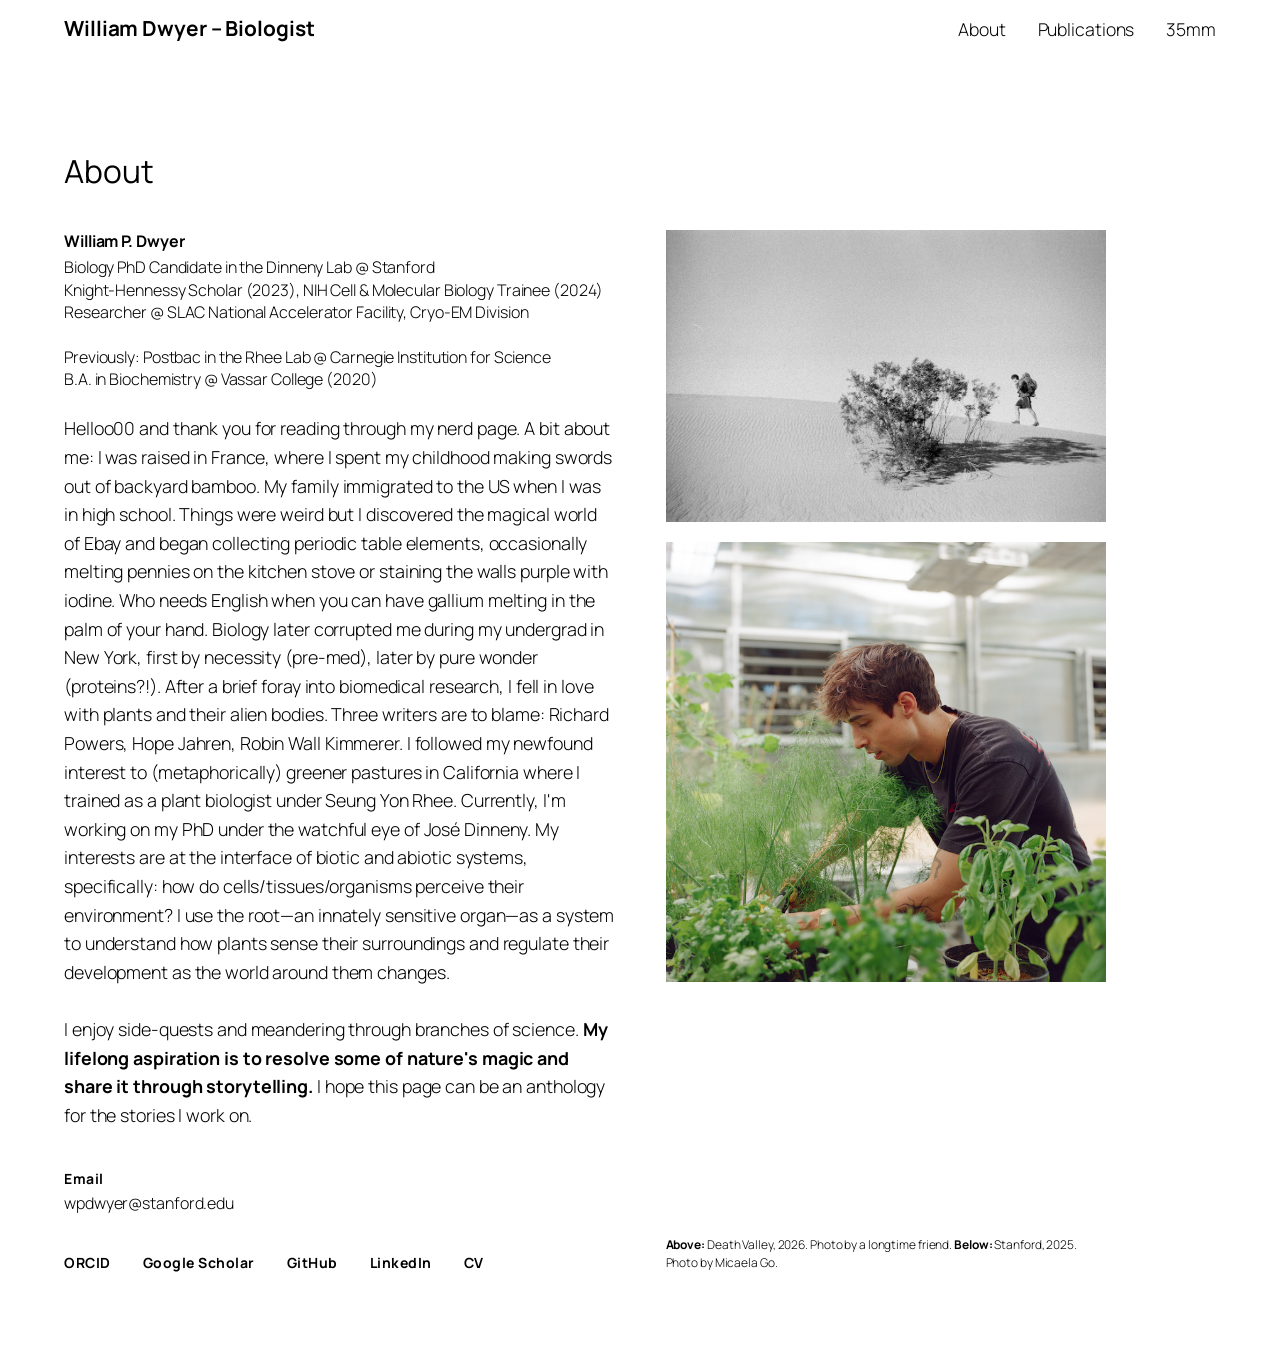
==== about/index.html @ 22ca6438 "Update index.html" ====
<!DOCTYPE html>
<html lang="en">
<head>
  <meta charset="UTF-8" />
  <meta name="viewport" content="width=device-width, initial-scale=1.0" />
  <title>About – William Dwyer</title>
  <link rel="preconnect" href="https://fonts.googleapis.com" />
  <link rel="preconnect" href="https://fonts.gstatic.com" crossorigin />
  <link href="https://fonts.googleapis.com/css2?family=Manrope:wght@200..800&family=Fira+Code:wght@300..700&display=swap" rel="stylesheet" />

  <style>
    :root {
      --bg:         #ffffff;
      --ink:        #000000;
      --border:     #e0e0e0;
      --font-serif: 'Manrope', sans-serif;
      --font-mono:  'Fira Code', monospace;
    }

    *, *::before, *::after { box-sizing: border-box; margin: 0; padding: 0; }
    html { scroll-behavior: smooth; }

    body {
      background: var(--bg);
      color: var(--ink);
      font-family: var(--font-serif);
      font-size: 18px;
      font-weight: 300;
      line-height: 1.4;
      letter-spacing: -0.1px;
      min-height: 100vh;
      overflow-x: hidden;
    }

    a { color: inherit; text-decoration: none; }

    strong { font-weight: 700; }

    /* ─── Header ────────────────────────────────────────────── */
    header {
      position: sticky;
      top: 0;
      z-index: 100;
      background: var(--bg);
      padding: 0 clamp(1.5rem, 5vw, 4rem);
      display: flex;
      align-items: center;
      justify-content: space-between;
      height: 58px;
    }

    .site-title {
      font-family: var(--font-serif);
      font-size: 1.3rem;
      font-weight: 700;
      letter-spacing: -0.1px;
      color: var(--ink);
      position: relative;
    }

    .site-title::after {
      content: '';
      position: absolute;
      left: 0; bottom: -2px;
      width: 0; height: 1px;
      background: var(--ink);
      transition: width 0.25s ease;
    }

    .site-title:hover::after { width: 100%; }

    nav { display: flex; gap: 2rem; }

    nav a {
      font-family: var(--font-serif);
      font-size: 1.1rem;
      font-weight: 300;
      letter-spacing: -0.1px;
      color: var(--ink);
      position: relative;
    }

    nav a::after {
      content: '';
      position: absolute;
      left: 0; bottom: -2px;
      width: 0; height: 1px;
      background: var(--ink);
      transition: width 0.25s ease;
    }

    nav a:hover::after { width: 100%; }

    /* ─── Page content ──────────────────────────────────────── */
    .page {
      padding: clamp(3rem, 8vw, 6rem) clamp(1.5rem, 5vw, 4rem);
    }

    .page-layout {
      display: grid;
      grid-template-columns: 1fr 1fr;
      gap: clamp(2rem, 4vw, 4rem);
      align-items: start;
      min-width: 0;
    }

    .page-layout > * { min-width: 0; }

    /* ─── Photo column ───────────────────────────────────────── */
    .page-photo {
      max-width: 80%;
      align-self: stretch;
      display: flex;
      flex-direction: column;
    }

    .page-photo img {
      width: 100%;
      display: block;
    }

    .page-photo img + img {
      margin-top: 1.25rem;
    }

    .photo-caption {
      font-size: 0.75rem;
      font-weight: 300;
      line-height: 1.5;
      margin-top: auto;
      padding-top: 0.6rem;
    }

/* Large page title */
    .page-title {
      font-size: clamp(1.75rem, 1.75rem + ((1vw - 0.2rem) * 0.392), 2rem);
      font-weight: 400;
      line-height: 1.125;
      letter-spacing: -0.1px;
      margin-bottom: 2.5rem;
    }

    /* Name + role subheading */
    .subheading {
      font-size: 1rem;
      font-weight: 700;
      letter-spacing: -0.1px;
      margin-bottom: 0.25rem;
    }

    .role {
      font-size: 1rem;
      font-weight: 300;
      margin-bottom: 1.5rem;
    }

    /* Bio paragraph */
    .bio {
      font-size: clamp(1rem, 1rem + ((1vw - 0.2rem) * 0.196), 1.125rem);
      font-weight: 300;
      line-height: 1.6;
      margin-bottom: 2.5rem;
    }

    /* Labeled contact fields */
    .fields {
      display: flex;
      flex-direction: column;
      gap: 1.2rem;
    }

    .field-label {
      font-size: 0.875rem;
      font-weight: 700;
      letter-spacing: 0.5px;
      margin-bottom: 0.2rem;
    }

    .field-value {
      font-size: 1rem;
      font-weight: 300;
    }

    .field-value a {
      text-decoration: underline;
      text-underline-offset: 3px;
    }

    .field-value a:hover {
      text-decoration: none;
    }

    .field-links {
      display: flex;
      flex-wrap: wrap;
      gap: 0.75rem 2rem;
      margin-top: 1.2rem;
    }

    .field-links a {
      font-size: 0.875rem;
      font-weight: 700;
      letter-spacing: 0.5px;
      text-underline-offset: 3px;
    }

    .field-links a:hover {
      text-decoration: underline;
    }

    /* ─── Footer ─────────────────────────────────────────────── */
    footer {
      border-top: 1px solid var(--border);
      padding: 1.4rem clamp(1.5rem, 5vw, 4rem);
      display: flex;
      align-items: center;
      justify-content: space-between;
      flex-wrap: wrap;
      gap: 0.75rem;
      margin-top: 4rem;
    }

    footer p {
      font-family: var(--font-mono);
      font-size: 0.65rem;
      font-weight: 300;
      letter-spacing: 0.06em;
      text-transform: uppercase;
    }

    .footer-links { display: flex; gap: 1.5rem; }

    .footer-links a {
      font-family: var(--font-mono);
      font-size: 0.65rem;
      font-weight: 300;
      letter-spacing: 0.08em;
      text-transform: uppercase;
    }

    .footer-links a:hover {
      text-decoration: underline;
      text-underline-offset: 3px;
    }

    /* ─── Burger button ──────────────────────────────────────── */
    .burger {
      display: none;
      flex-direction: column;
      gap: 5px;
      background: none;
      border: none;
      cursor: pointer;
      padding: 4px;
    }

    .burger span {
      display: block;
      width: 22px;
      height: 1px;
      background: var(--ink);
      transition: transform 0.25s ease, opacity 0.25s ease;
    }

    .burger.open span:nth-child(1) { transform: translateY(6px) rotate(45deg); }
    .burger.open span:nth-child(2) { opacity: 0; }
    .burger.open span:nth-child(3) { transform: translateY(-6px) rotate(-45deg); }

    /* ─── Responsive ─────────────────────────────────────────── */
    @media (max-width: 640px) {
      .burger { display: flex; }

      .page-layout {
        grid-template-columns: 1fr;
      }

      .page-photo {
        max-width: 320px;
      }

      nav {
        display: none;
        position: absolute;
        top: 58px;
        left: 0;
        right: 0;
        flex-direction: column;
        gap: 1.25rem;
        background: var(--bg);
        padding: 1.25rem clamp(1.5rem, 5vw, 4rem) 1.5rem;
        border-bottom: 1px solid var(--border);
      }

      nav.open { display: flex; }
    }
  </style>
</head>
<body>

  <!-- ── Header ──────────────────────────────────────────────── -->
  <header>
    <a class="site-title" href="/">William Dwyer – Biologist</a>
    <button class="burger" aria-label="Toggle navigation">
      <span></span><span></span><span></span>
    </button>
    <nav>
      <a href="/about/">About</a>
      <a href="/publications/">Publications</a>
      <a href="#">35mm</a>
    </nav>
  </header>

  <!-- ── Content ─────────────────────────────────────────────── -->
  <main class="page">
    <h1 class="page-title">About</h1>

    <div class="page-layout">

      <!-- Left: text -->
      <div class="page-text">
        <p class="subheading">William P. Dwyer</p>
        <p class="role">
           Biology PhD Candidate in the Dinneny Lab @ Stanford <br>
           Knight-Hennessy Scholar (2023), NIH Cell & Molecular Biology Trainee (2024) <br>
           Researcher @ SLAC National Accelerator Facility, Cryo-EM Division <br> <br>
           Previously: Postbac in the Rhee Lab @ Carnegie Institution for Science <br>
           B.A. in Biochemistry @ Vassar College (2020)
        </p>

        <p class="bio">
          Helloo00 and thank you for reading through my nerd page. A bit about me: I was raised in France, where I spent my childhood making swords out of backyard bamboo. 
          My family immigrated to the US when I was in high school. Things were weird but I discovered the magical world of Ebay and began collecting periodic table elements, 
          occasionally melting pennies on the kitchen stove or staining the walls purple with iodine. Who needs English when you can have gallium melting in the palm of your hand. 
          Biology later corrupted me during my undergrad in New York, first by necessity (pre-med), later by pure wonder (proteins?!).
          After a brief foray into biomedical research, I fell in love with plants and their alien bodies. Three writers are to blame: Richard Powers, 
          Hope Jahren, Robin Wall Kimmerer. I followed my newfound interest to (metaphorically) greener pastures in California where I trained
          as a plant biologist under Seung Yon Rhee. Currently, I'm working on my PhD under the watchful eye of José Dinneny. 
          My interests are at the interface of biotic and abiotic systems,
          specifically: how do cells/tissues/organisms perceive their environment? I use the root—an innately sensitive organ—as a system to understand
          how plants sense their surroundings and regulate their development as the world around them changes.
          <br> <br>
          I enjoy side-quests and meandering through branches of science.<strong> My lifelong aspiration is to resolve some of nature's magic and share it
          through storytelling.</strong> I hope this page can be an anthology for the stories I work on.
        </p>

        <div class="fields">

          <div>
            <p class="field-label">Email</p>
            <p class="field-value">wpdwyer@stanford.edu</p>
          </div>

          <div class="field-links">
            <a href="https://orcid.org/0000-0003-3532-8754" target="_blank">ORCID</a>
            <a href="https://scholar.google.com/citations?user=A17ZNBkAAAAJ&hl=en" target="_blank">Google Scholar</a>
            <a href="https://github.com/phytowill" target="_blank">GitHub</a>
            <a href="https://www.linkedin.com/in/phytowill/" target="_blank">LinkedIn</a>
            <a href="https://github.com/phytowill/phytowill.github.io/blob/master/Dwyer_resume.pdf" target="_blank">CV</a>
          </div>

        </div>
      </div>

      <!-- Right: photos -->
      <div class="page-photo">
        <img src="/images/self01.jpg" alt="William Dwyer" />
        <img src="/images/self02.jpg" alt="William Dwyer" />
        <p class="photo-caption"><strong>Above:</strong> Death Valley, 2026. Photo by a longtime friend. <strong>Below:</strong> Stanford, 2025. Photo by Micaela Go.</p>
      </div>

    </div>
  </main>


  <script>
    const burger = document.querySelector('.burger');
    const nav = document.querySelector('nav');
    burger.addEventListener('click', () => {
      burger.classList.toggle('open');
      nav.classList.toggle('open');
    });
    nav.querySelectorAll('a').forEach(link => {
      link.addEventListener('click', () => {
        burger.classList.remove('open');
        nav.classList.remove('open');
      });
    });
  </script>
</body>
</html>
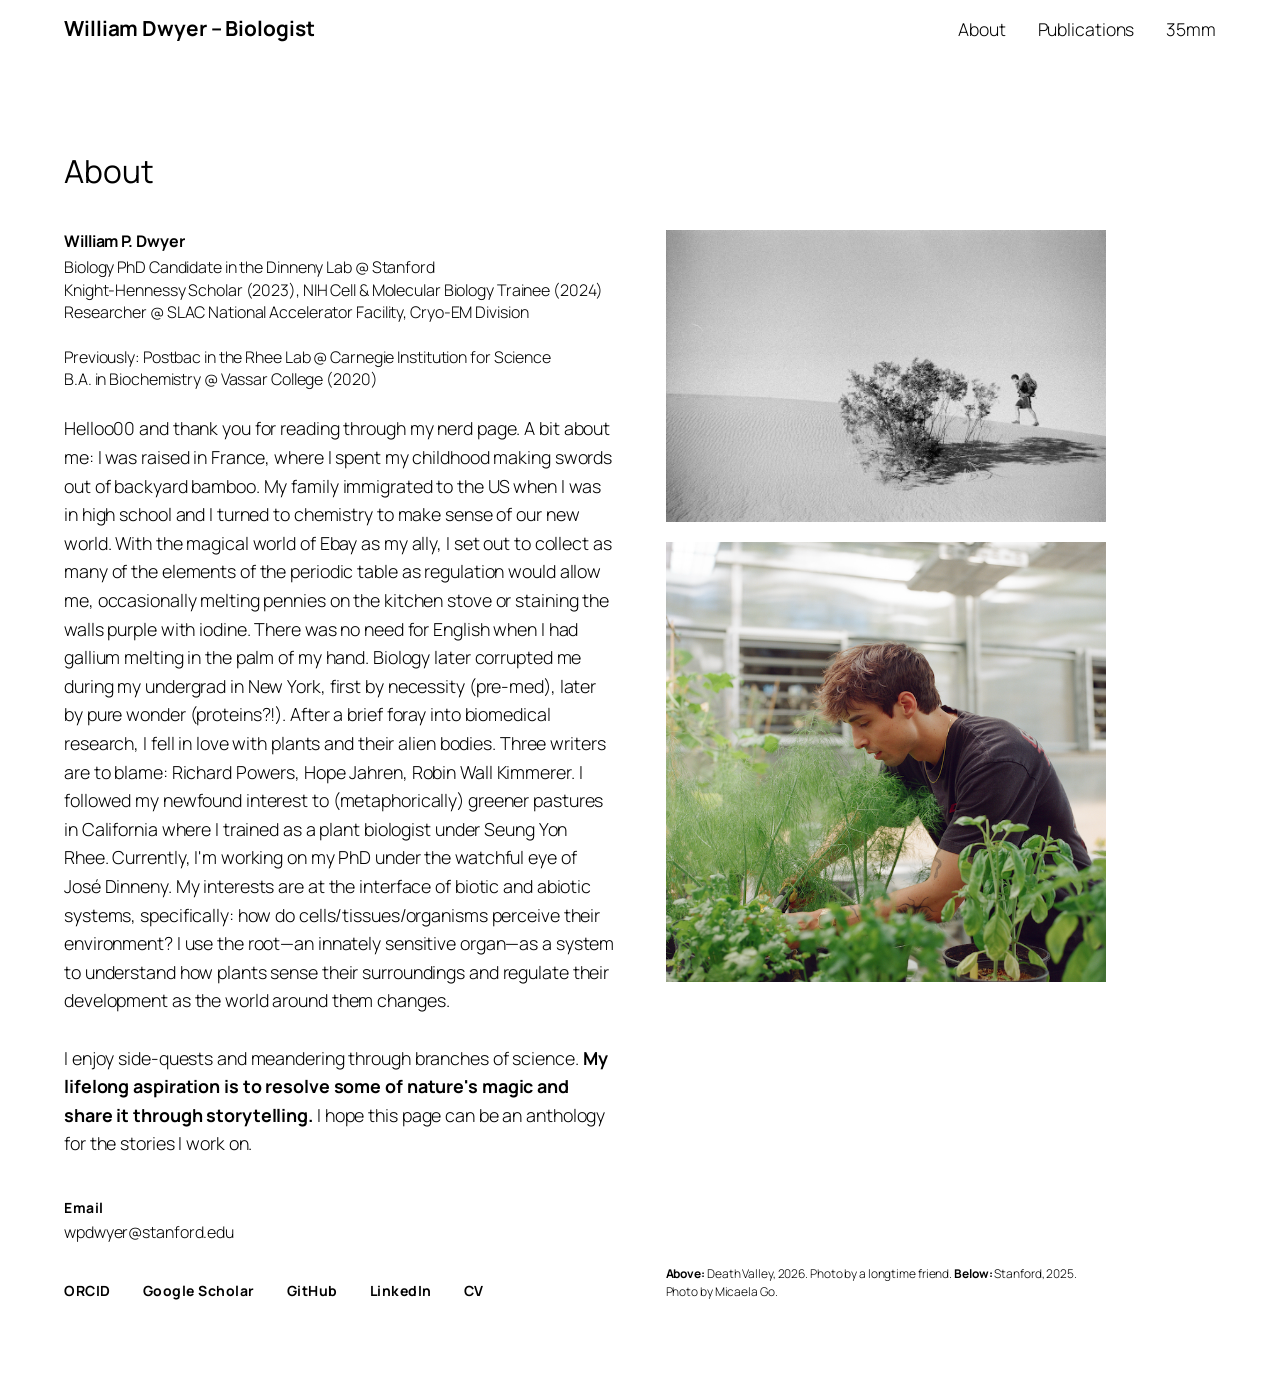
==== commit 6c4afc87: "Update index.html" ====
--- a/about/index.html
+++ b/about/index.html
@@ -329,8 +329,9 @@
 
         <p class="bio">
           Helloo00 and thank you for reading through my nerd page. A bit about me: I was raised in France, where I spent my childhood making swords out of backyard bamboo. 
-          My family immigrated to the US when I was in high school. Things were weird but I discovered the magical world of Ebay and began collecting periodic table elements, 
-          occasionally melting pennies on the kitchen stove or staining the walls purple with iodine. Who needs English when you can have gallium melting in the palm of your hand. 
+          My family immigrated to the US when I was in high school and I turned to chemistry to make sense of our new world. With the magical world of Ebay as my ally, I set out to collect as many of the elements of
+          the periodic table as regulation would allow me, occasionally melting pennies on the kitchen stove or staining the walls purple with iodine. 
+          There was no need for English when I had gallium melting in the palm of my hand. 
           Biology later corrupted me during my undergrad in New York, first by necessity (pre-med), later by pure wonder (proteins?!).
           After a brief foray into biomedical research, I fell in love with plants and their alien bodies. Three writers are to blame: Richard Powers, 
           Hope Jahren, Robin Wall Kimmerer. I followed my newfound interest to (metaphorically) greener pastures in California where I trained
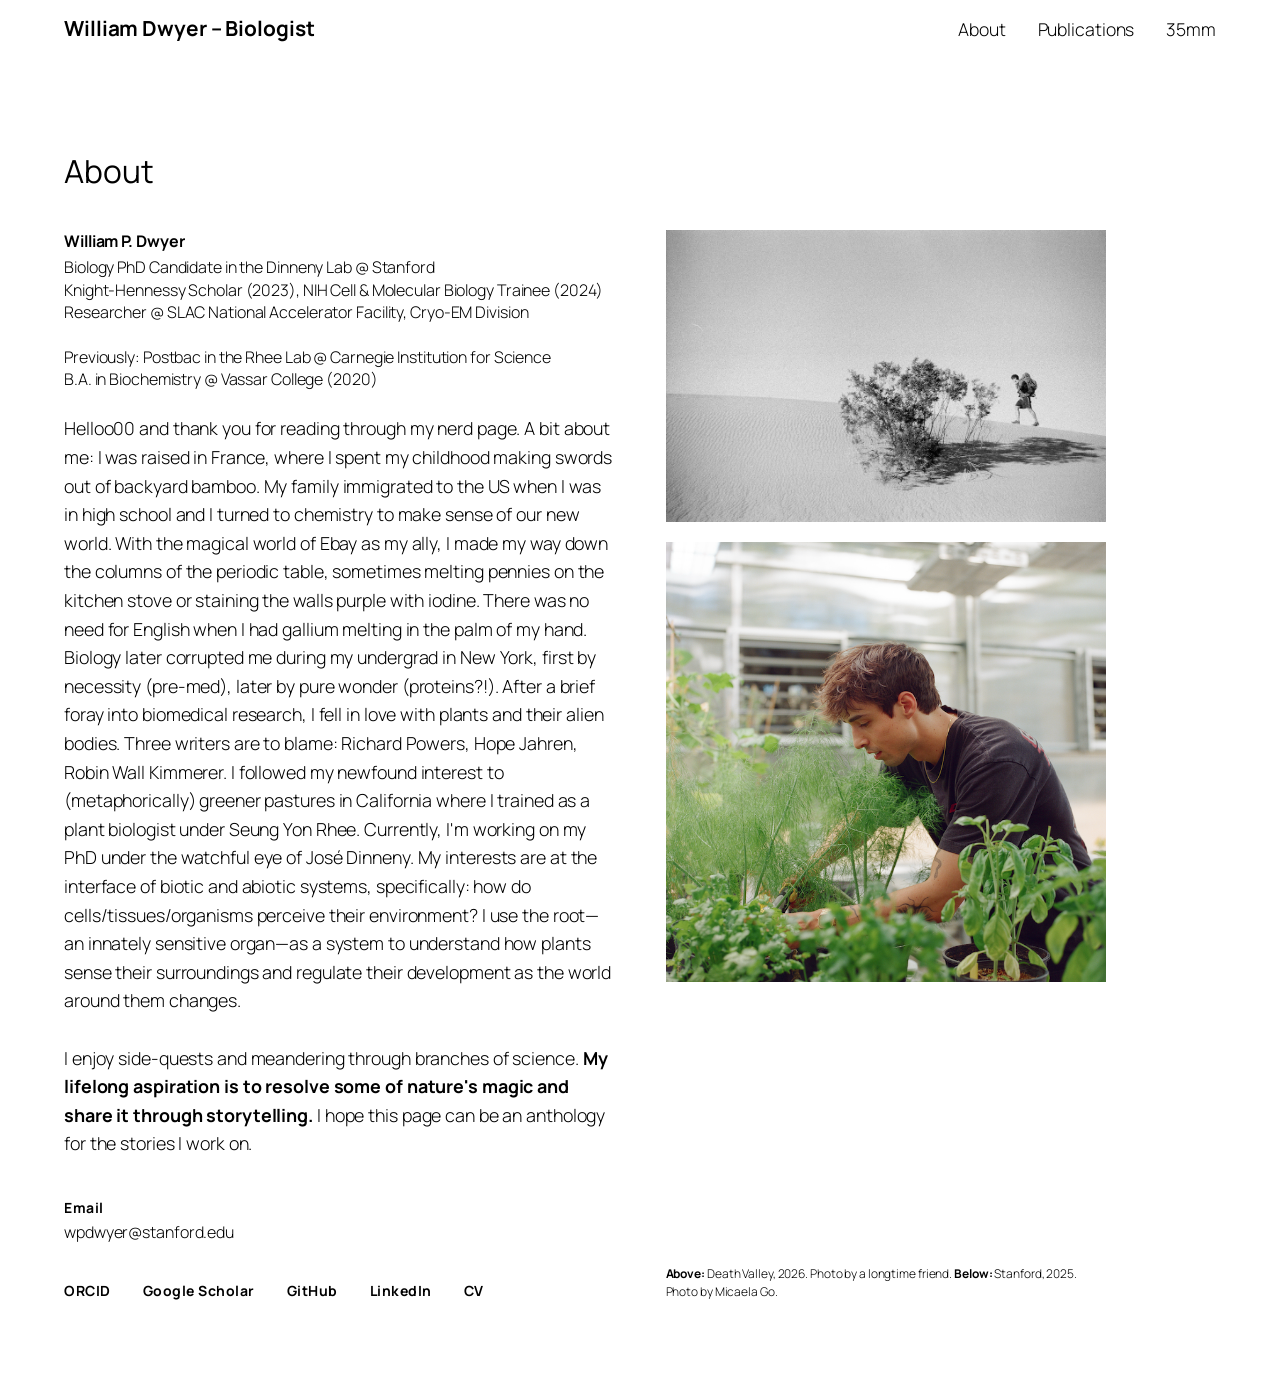
==== commit 9f19da65: "Update index.html" ====
--- a/about/index.html
+++ b/about/index.html
@@ -329,8 +329,8 @@
 
         <p class="bio">
           Helloo00 and thank you for reading through my nerd page. A bit about me: I was raised in France, where I spent my childhood making swords out of backyard bamboo. 
-          My family immigrated to the US when I was in high school and I turned to chemistry to make sense of our new world. With the magical world of Ebay as my ally, I set out to collect as many of the elements of
-          the periodic table as regulation would allow me, occasionally melting pennies on the kitchen stove or staining the walls purple with iodine. 
+          My family immigrated to the US when I was in high school and I turned to chemistry to make sense of our new world. With the magical world of Ebay as my ally, 
+          I made my way down the columns of the periodic table, sometimes melting pennies on the kitchen stove or staining the walls purple with iodine. 
           There was no need for English when I had gallium melting in the palm of my hand. 
           Biology later corrupted me during my undergrad in New York, first by necessity (pre-med), later by pure wonder (proteins?!).
           After a brief foray into biomedical research, I fell in love with plants and their alien bodies. Three writers are to blame: Richard Powers, 
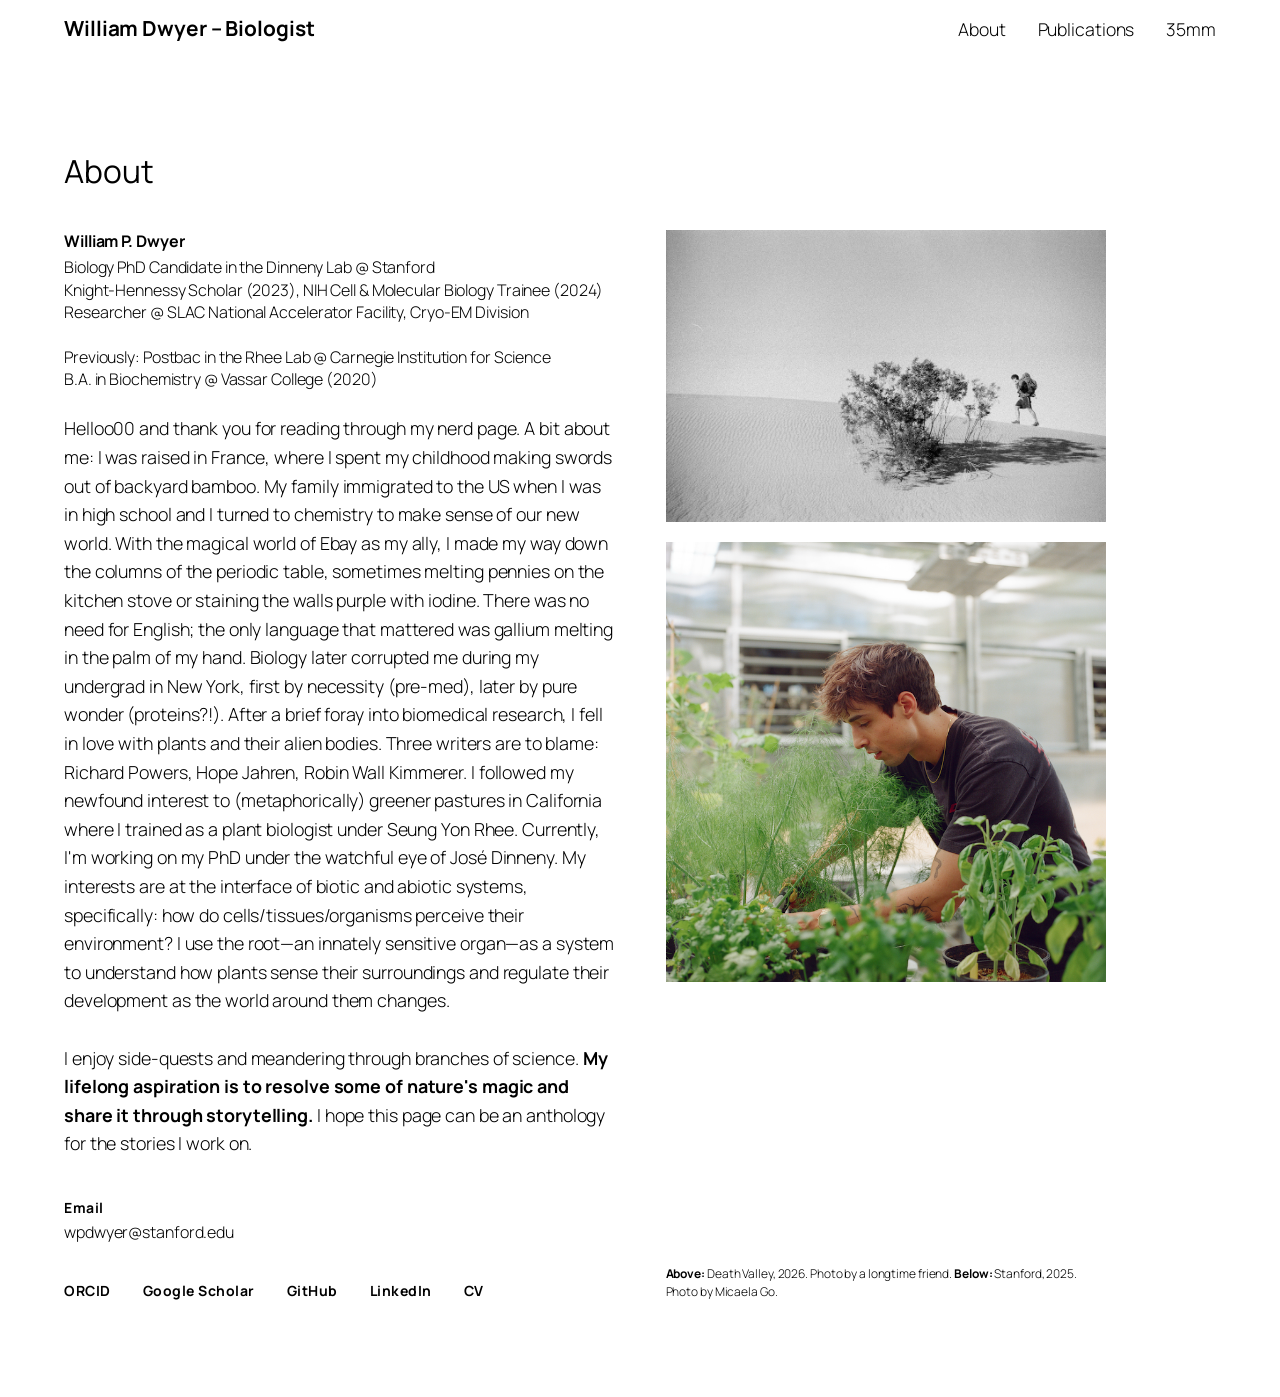
==== commit 9b9da51a: "Update index.html" ====
--- a/about/index.html
+++ b/about/index.html
@@ -331,7 +331,7 @@
           Helloo00 and thank you for reading through my nerd page. A bit about me: I was raised in France, where I spent my childhood making swords out of backyard bamboo. 
           My family immigrated to the US when I was in high school and I turned to chemistry to make sense of our new world. With the magical world of Ebay as my ally, 
           I made my way down the columns of the periodic table, sometimes melting pennies on the kitchen stove or staining the walls purple with iodine. 
-          There was no need for English when I had gallium melting in the palm of my hand. 
+          There was no need for English; the only language that mattered was gallium melting in the palm of my hand. 
           Biology later corrupted me during my undergrad in New York, first by necessity (pre-med), later by pure wonder (proteins?!).
           After a brief foray into biomedical research, I fell in love with plants and their alien bodies. Three writers are to blame: Richard Powers, 
           Hope Jahren, Robin Wall Kimmerer. I followed my newfound interest to (metaphorically) greener pastures in California where I trained
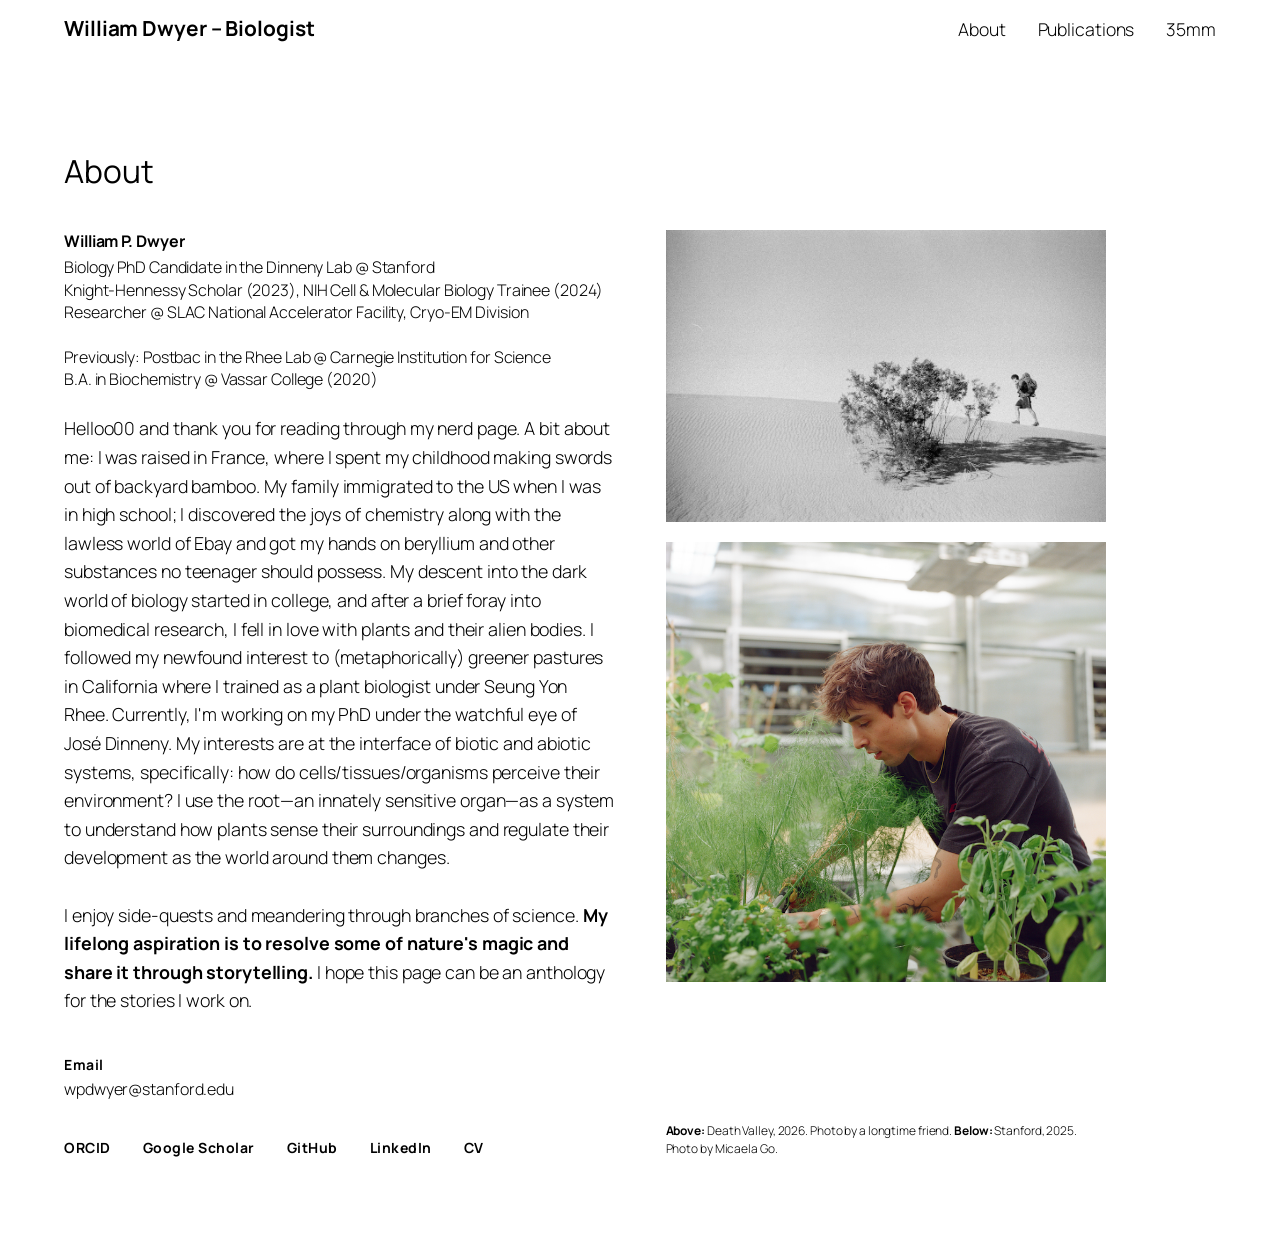
==== commit 5990660a: "Revise biography in index.html Updated personal biography to reflect changes in experiences and inte" ====
--- a/about/index.html
+++ b/about/index.html
@@ -1,6 +1,14 @@
 <!DOCTYPE html>
 <html lang="en">
 <head>
+  <!-- Google tag (gtag.js) -->
+  <script async src="https://www.googletagmanager.com/gtag/js?id=G-FZQ90F5T72"></script>
+  <script>
+    window.dataLayer = window.dataLayer || [];
+    function gtag(){dataLayer.push(arguments);}
+    gtag('js', new Date());
+    gtag('config', 'G-FZQ90F5T72');
+  </script>
   <meta charset="UTF-8" />
   <meta name="viewport" content="width=device-width, initial-scale=1.0" />
   <title>About – William Dwyer</title>
@@ -329,12 +337,10 @@
 
         <p class="bio">
           Helloo00 and thank you for reading through my nerd page. A bit about me: I was raised in France, where I spent my childhood making swords out of backyard bamboo. 
-          My family immigrated to the US when I was in high school and I turned to chemistry to make sense of our new world. With the magical world of Ebay as my ally, 
-          I made my way down the columns of the periodic table, sometimes melting pennies on the kitchen stove or staining the walls purple with iodine. 
-          There was no need for English; the only language that mattered was gallium melting in the palm of my hand. 
-          Biology later corrupted me during my undergrad in New York, first by necessity (pre-med), later by pure wonder (proteins?!).
-          After a brief foray into biomedical research, I fell in love with plants and their alien bodies. Three writers are to blame: Richard Powers, 
-          Hope Jahren, Robin Wall Kimmerer. I followed my newfound interest to (metaphorically) greener pastures in California where I trained
+          My family immigrated to the US when I was in high school; I discovered the joys of chemistry along with the lawless world of Ebay and got my hands on beryllium
+          and other substances no teenager should possess.
+          My descent into the dark world of biology started in college, and after a brief foray into biomedical research, I fell in love with plants and their alien bodies. 
+          I followed my newfound interest to (metaphorically) greener pastures in California where I trained
           as a plant biologist under Seung Yon Rhee. Currently, I'm working on my PhD under the watchful eye of José Dinneny. 
           My interests are at the interface of biotic and abiotic systems,
           specifically: how do cells/tissues/organisms perceive their environment? I use the root—an innately sensitive organ—as a system to understand
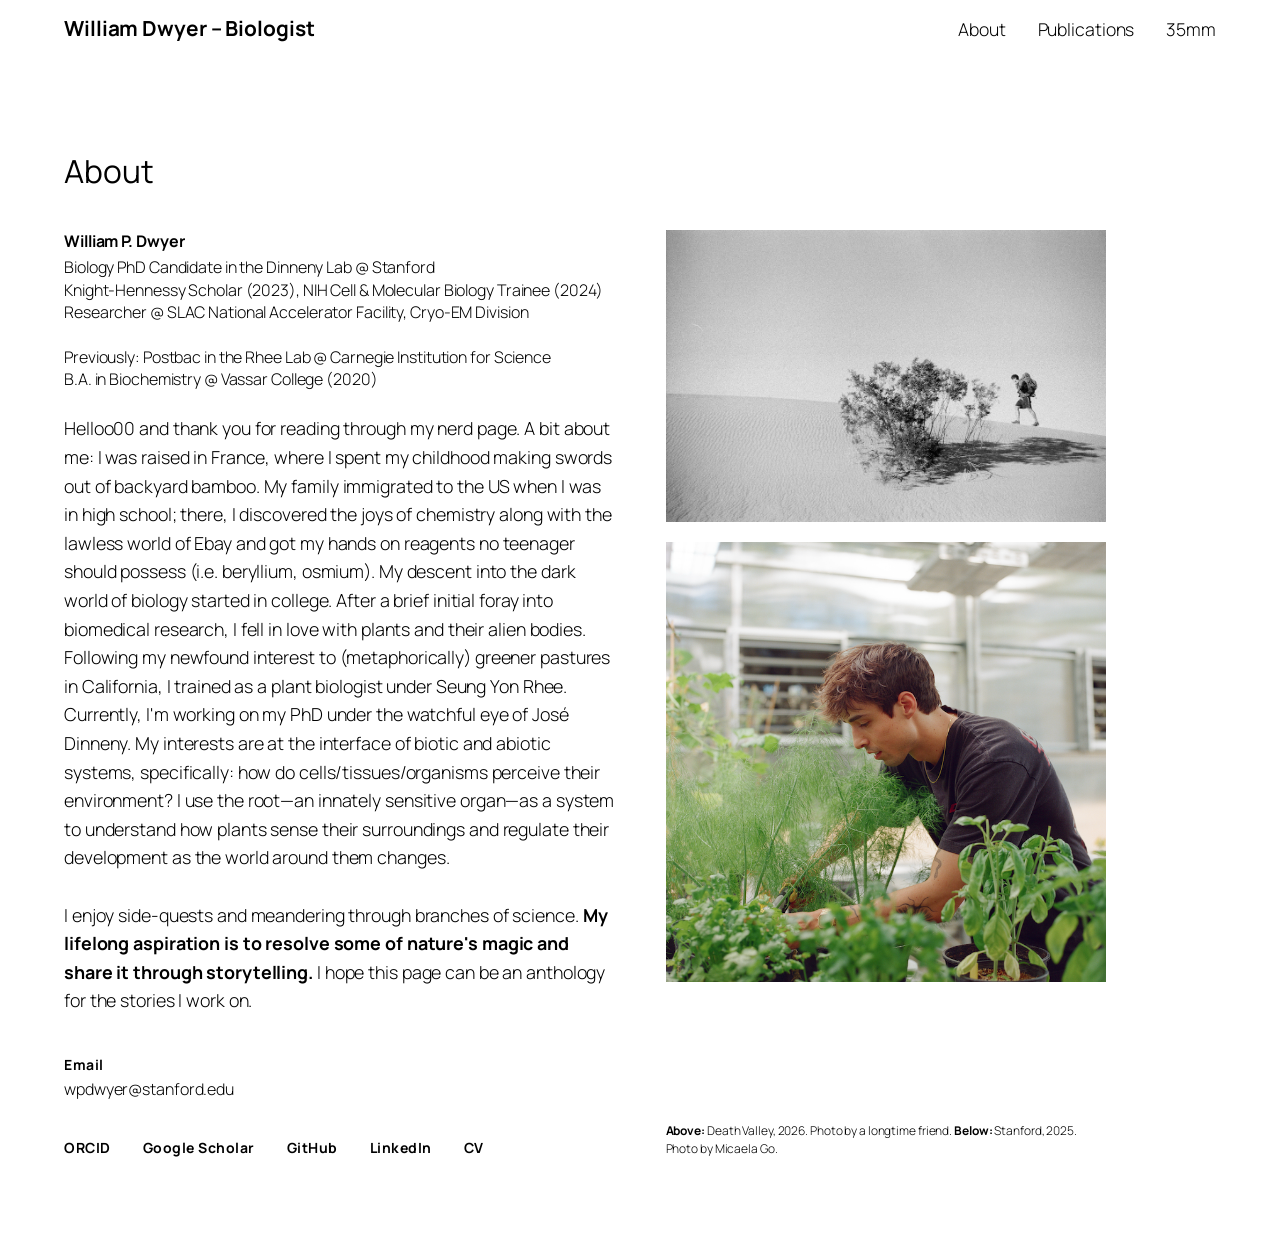
==== commit 3312d9d5: "Update index.html" ====
--- a/about/index.html
+++ b/about/index.html
@@ -337,10 +337,10 @@
 
         <p class="bio">
           Helloo00 and thank you for reading through my nerd page. A bit about me: I was raised in France, where I spent my childhood making swords out of backyard bamboo. 
-          My family immigrated to the US when I was in high school; I discovered the joys of chemistry along with the lawless world of Ebay and got my hands on beryllium
-          and other substances no teenager should possess.
-          My descent into the dark world of biology started in college, and after a brief foray into biomedical research, I fell in love with plants and their alien bodies. 
-          I followed my newfound interest to (metaphorically) greener pastures in California where I trained
+          My family immigrated to the US when I was in high school; there, I discovered the joys of chemistry along with the lawless world of Ebay and got my hands on 
+          reagents no teenager should possess (i.e. beryllium, osmium).
+          My descent into the dark world of biology started in college. After a brief initial foray into biomedical research, I fell in love with plants and their alien bodies. 
+          Following my newfound interest to (metaphorically) greener pastures in California, I trained
           as a plant biologist under Seung Yon Rhee. Currently, I'm working on my PhD under the watchful eye of José Dinneny. 
           My interests are at the interface of biotic and abiotic systems,
           specifically: how do cells/tissues/organisms perceive their environment? I use the root—an innately sensitive organ—as a system to understand
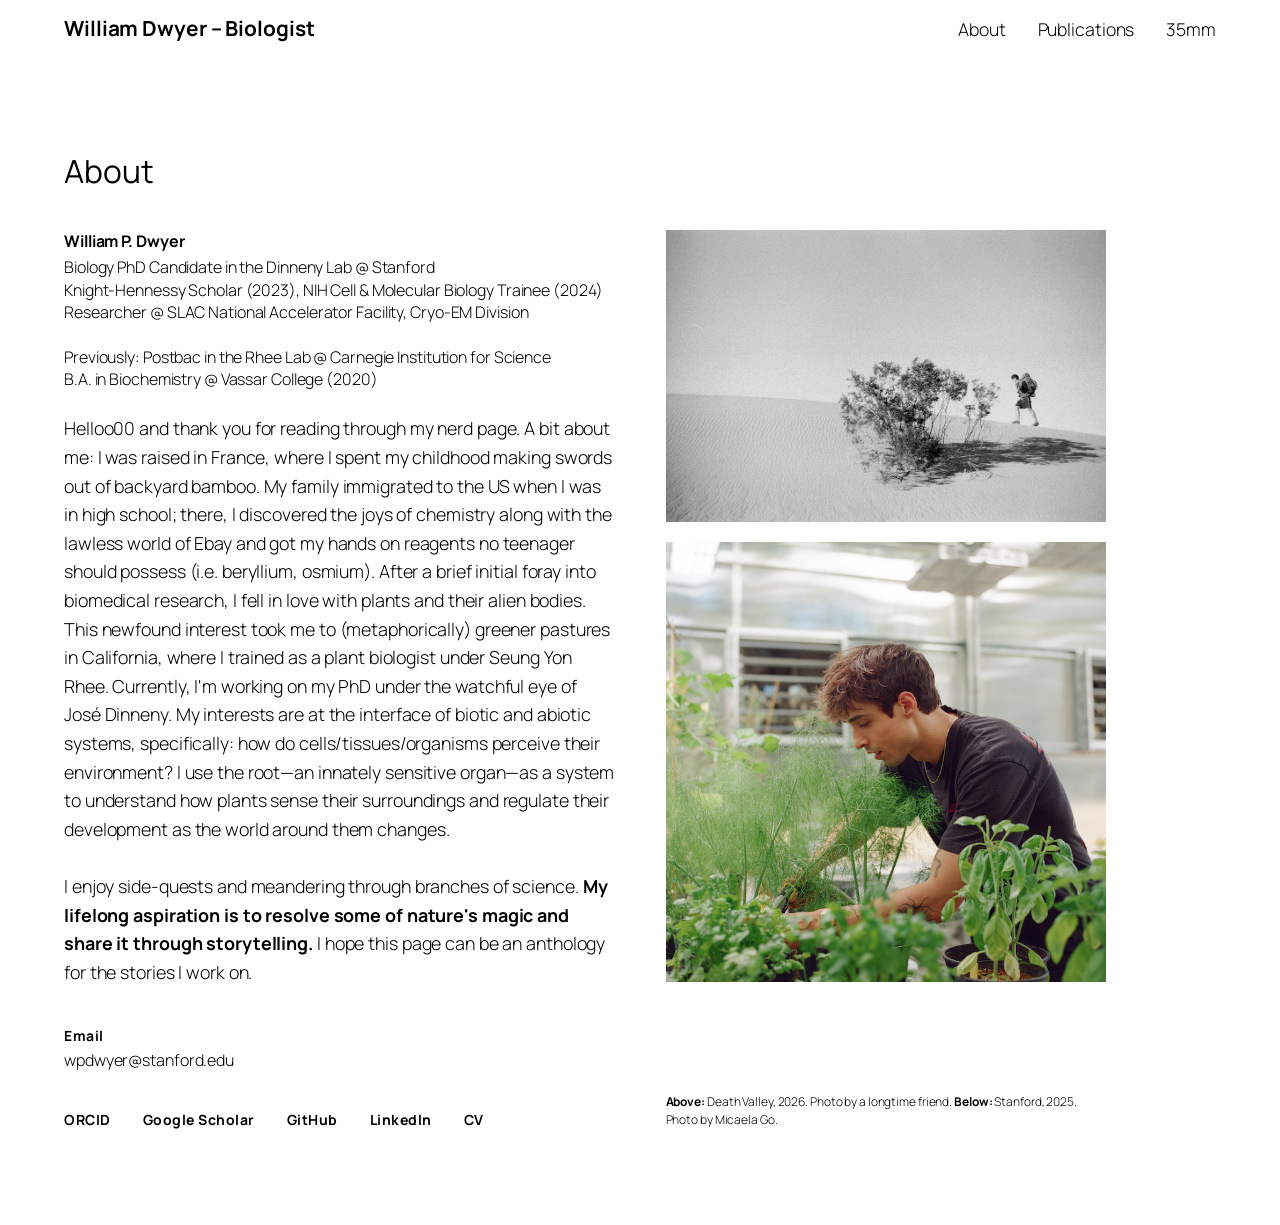
==== commit 5d63910f: "Refactor bio content in index.html Revised bio section for clarity and flow." ====
--- a/about/index.html
+++ b/about/index.html
@@ -339,9 +339,8 @@
           Helloo00 and thank you for reading through my nerd page. A bit about me: I was raised in France, where I spent my childhood making swords out of backyard bamboo. 
           My family immigrated to the US when I was in high school; there, I discovered the joys of chemistry along with the lawless world of Ebay and got my hands on 
           reagents no teenager should possess (i.e. beryllium, osmium).
-          My descent into the dark world of biology started in college. After a brief initial foray into biomedical research, I fell in love with plants and their alien bodies. 
-          Following my newfound interest to (metaphorically) greener pastures in California, I trained
-          as a plant biologist under Seung Yon Rhee. Currently, I'm working on my PhD under the watchful eye of José Dinneny. 
+          After a brief initial foray into biomedical research, I fell in love with plants and their alien bodies. This newfound interest took me to (metaphorically) greener pastures in California, 
+          where I trained as a plant biologist under Seung Yon Rhee. Currently, I'm working on my PhD under the watchful eye of José Dinneny. 
           My interests are at the interface of biotic and abiotic systems,
           specifically: how do cells/tissues/organisms perceive their environment? I use the root—an innately sensitive organ—as a system to understand
           how plants sense their surroundings and regulate their development as the world around them changes.
